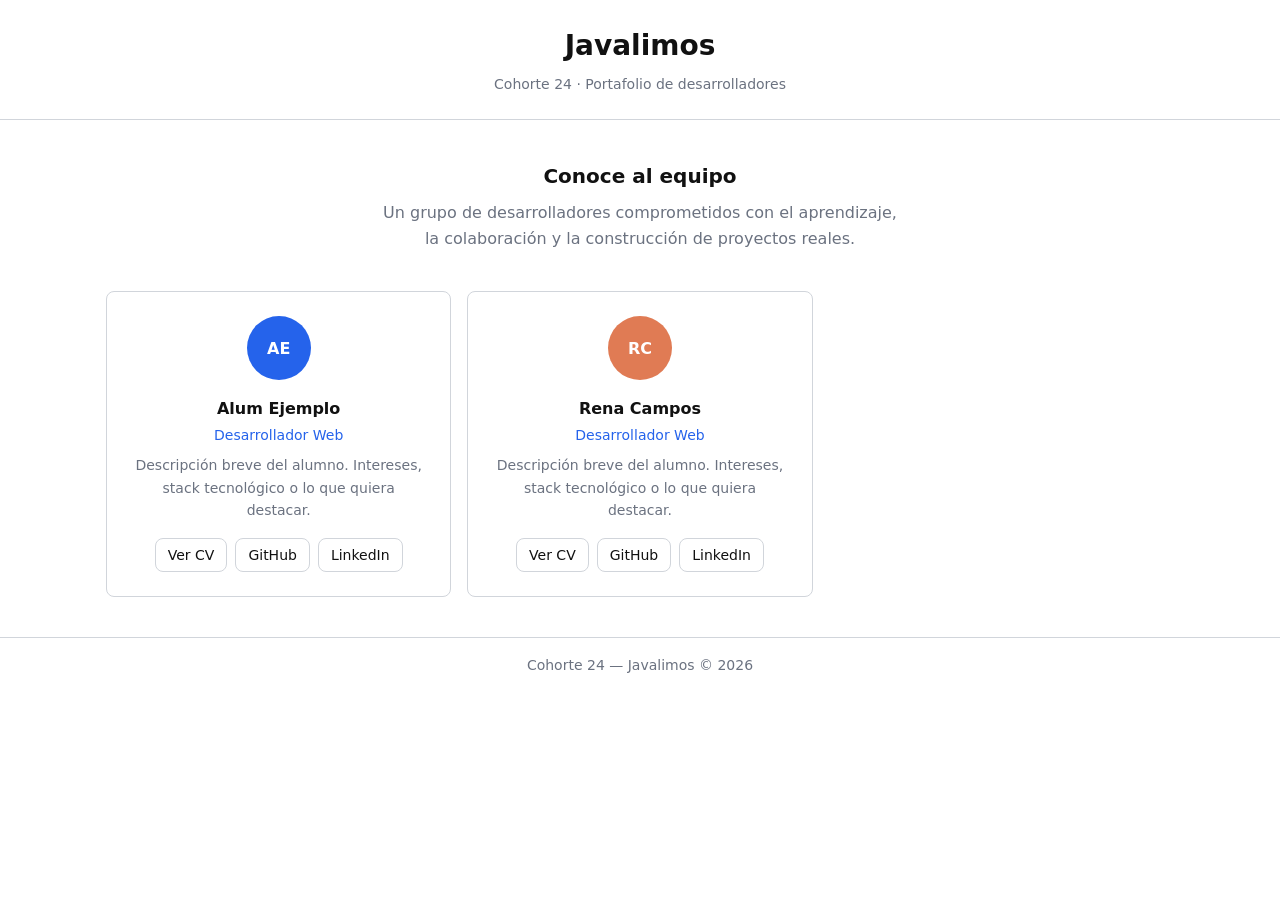
==== index.html @ 71bb5efe "feat:Plantilla inicial del proyecto" ====
<!DOCTYPE html>
<html lang="es">
<head>
  <meta charset="UTF-8">
  <meta name="viewport" content="width=device-width, initial-scale=1.0">
  <title>Portafolio Cohorte 24 — Javalimos</title>
  <link rel="stylesheet" href="style.css">
</head>
<body>

  <header class="site-header">
    <div class="container">
      <h1 class="site-header__title">Javalimos</h1>
      <p class="site-header__tagline">Cohorte 24 · Portafolio de desarrolladores</p>
    </div>
  </header>

  <main>

    <section class="hero">
      <div class="container">
        <h2 class="hero__title">Conoce al equipo</h2>
        <p class="hero__description">
          Un grupo de desarrolladores comprometidos con el aprendizaje,
          la colaboración y la construcción de proyectos reales.
        </p>
      </div>
    </section>

    <section class="gallery" aria-label="Galería de perfiles">
      <div class="container">
        <div class="gallery__grid" id="profiles-grid"></div>
      </div>
    </section>

  </main>

  <footer class="site-footer">
    <div class="container">
      <p class="site-footer__text">Cohorte 24 — Javalimos &copy; 2026</p>
    </div>
  </footer>

  <script src="script.js"></script>
</body>
</html>
---- style.css ----
/* ==========================================================================
   RESET
   ========================================================================== */

*,
*::before,
*::after {
  box-sizing: border-box;
  margin: 0;
  padding: 0;
}

img {
  display: block;
  max-width: 100%;
}

/* ==========================================================================
   VARIABLES
   ========================================================================== */

:root {
  --color-bg:         #ffffff;
  --color-border:     #d1d5db;
  --color-text:       #111111;
  --color-text-muted: #6b7280;
  --color-accent:     #2563eb;

  --font-base:      system-ui, -apple-system, sans-serif;
  --font-size-sm:   0.875rem;
  --font-size-base: 1rem;
  --font-size-lg:   1.25rem;
  --font-size-xl:   1.75rem;

  --space-xs: 0.5rem;
  --space-sm: 1rem;
  --space-md: 1.5rem;
  --space-lg: 2.5rem;

  --radius: 8px;
}

/* ==========================================================================
   BASE
   ========================================================================== */

body {
  font-family: var(--font-base);
  font-size: var(--font-size-base);
  color: var(--color-text);
  background-color: var(--color-bg);
  line-height: 1.6;
}

.container {
  width: 100%;
  max-width: 1100px;
  margin-inline: auto;
  padding-inline: var(--space-sm);
}

/* ==========================================================================
   HEADER
   ========================================================================== */

.site-header {
  border-bottom: 1px solid var(--color-border);
  padding-block: var(--space-md);
  text-align: center;
}

.site-header__title {
  font-size: var(--font-size-xl);
  font-weight: 700;
}

.site-header__tagline {
  margin-top: 4px;
  font-size: var(--font-size-sm);
  color: var(--color-text-muted);
}

/* ==========================================================================
   HERO
   ========================================================================== */

.hero {
  padding-block: var(--space-lg);
  text-align: center;
}

.hero__title {
  font-size: var(--font-size-lg);
  font-weight: 600;
  margin-bottom: var(--space-xs);
}

.hero__description {
  max-width: 520px;
  margin-inline: auto;
  color: var(--color-text-muted);
}

/* ==========================================================================
   GALLERY
   ========================================================================== */

.gallery {
  padding-bottom: var(--space-lg);
}

.gallery__grid {
  display: grid;
  grid-template-columns: 1fr;
  gap: var(--space-sm);
}

/* ==========================================================================
   CARD
   ========================================================================== */

.card {
  border: 1px solid var(--color-border);
  border-radius: var(--radius);
  display: flex;
  flex-direction: column;
  align-items: center;
  padding: var(--space-md);
  text-align: center;
}

.card:hover {
  border-color: var(--color-accent);
}

.card__avatar {
  width: 64px;
  height: 64px;
  border-radius: 50%;
  display: flex;
  align-items: center;
  justify-content: center;
  font-size: var(--font-size-base);
  font-weight: 700;
  color: #ffffff;
  margin-bottom: var(--space-sm);
  flex-shrink: 0;
}

.card__body {
  flex: 1;
  width: 100%;
}

.card__name {
  font-size: var(--font-size-base);
  font-weight: 700;
  margin-bottom: 2px;
}

.card__role {
  font-size: var(--font-size-sm);
  color: var(--color-accent);
  margin-bottom: var(--space-xs);
}

.card__bio {
  font-size: var(--font-size-sm);
  color: var(--color-text-muted);
}

.card__links {
  display: flex;
  gap: var(--space-xs);
  margin-top: var(--space-sm);
  justify-content: center;
  flex-wrap: wrap;
}

.card__link {
  display: inline-block;
  padding: 5px 12px;
  border-radius: var(--radius);
  font-size: var(--font-size-sm);
  text-decoration: none;
  border: 1px solid var(--color-border);
  color: var(--color-text);
}

.card__link:hover {
  border-color: var(--color-accent);
  color: var(--color-accent);
}

/* ==========================================================================
   FOOTER
   ========================================================================== */

.site-footer {
  border-top: 1px solid var(--color-border);
  padding-block: var(--space-sm);
  text-align: center;
}

.site-footer__text {
  font-size: var(--font-size-sm);
  color: var(--color-text-muted);
}

/* ==========================================================================
   MEDIA QUERIES (mobile-first)
   ========================================================================== */

@media (min-width: 600px) {
  .gallery__grid {
    grid-template-columns: repeat(2, 1fr);
  }
}

@media (min-width: 900px) {
  .gallery__grid {
    grid-template-columns: repeat(3, 1fr);
  }
}
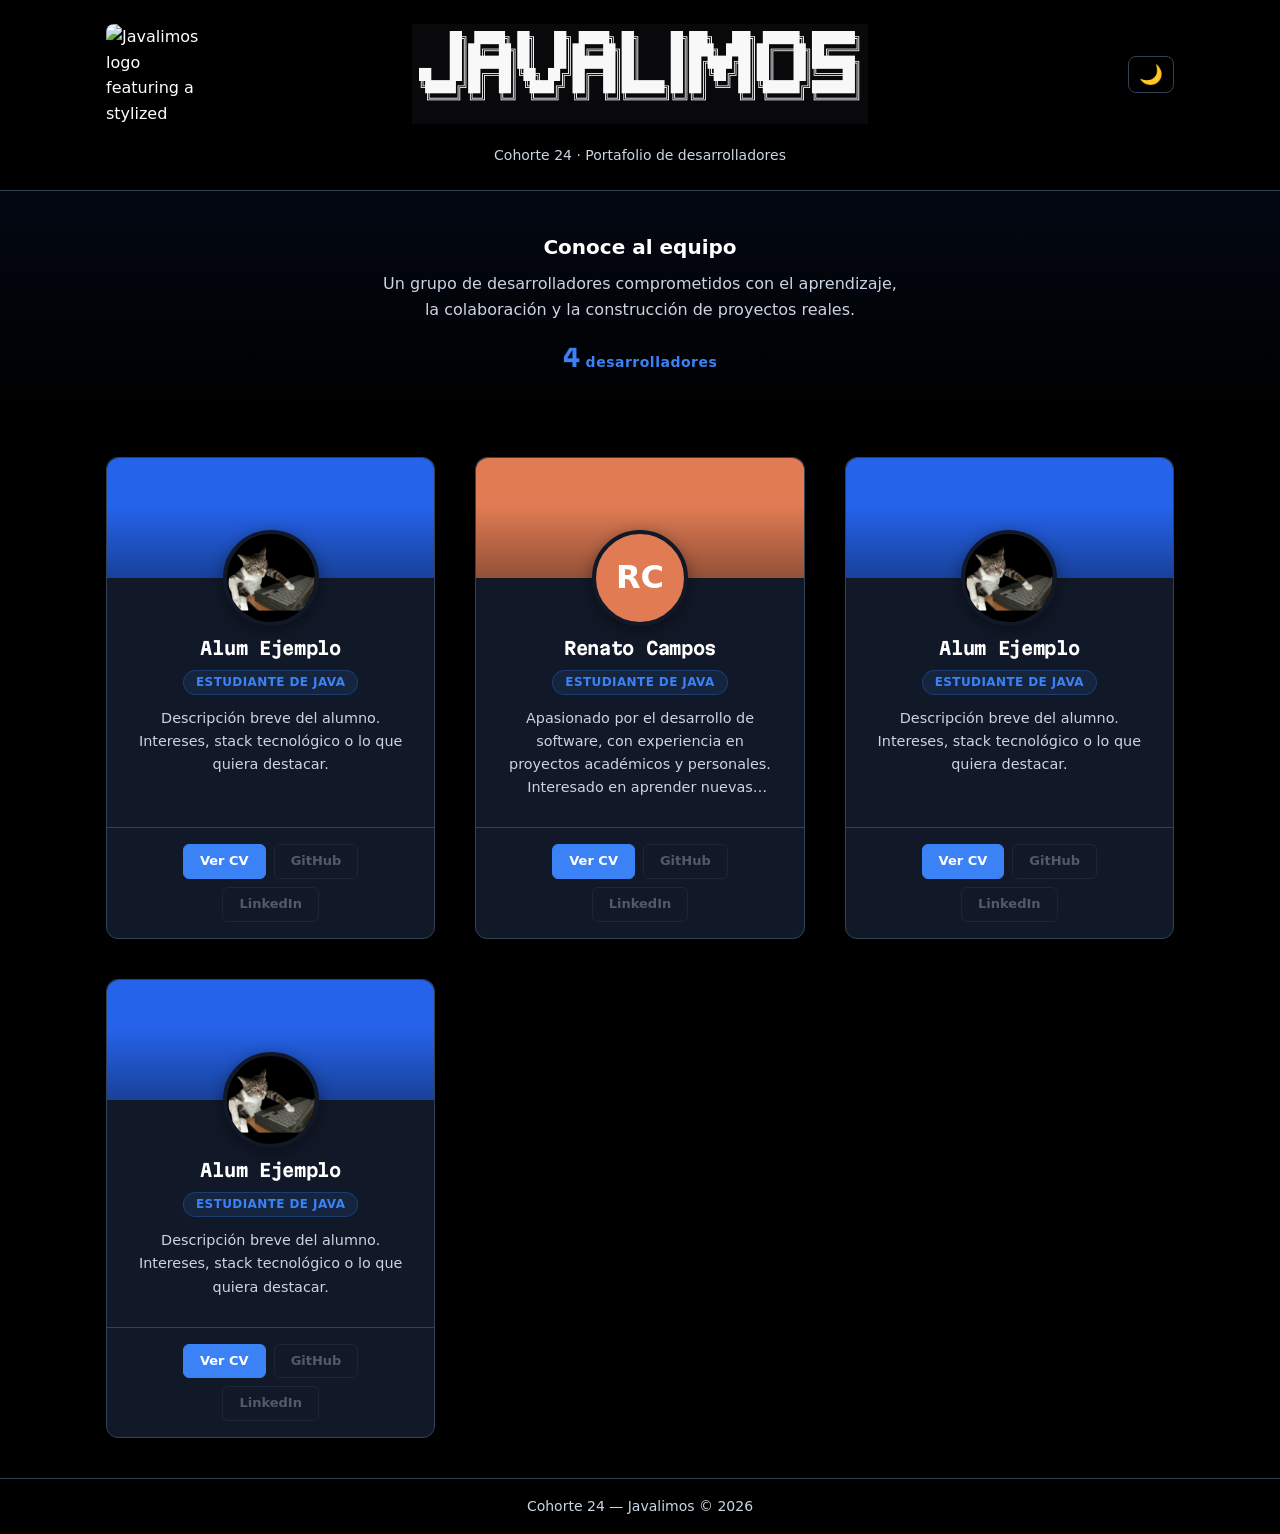
==== commit cc3648dc: "feat: Mejoras al Header y Mejoras a las cards" ====
--- a/index.html
+++ b/index.html
@@ -4,13 +4,24 @@
   <meta charset="UTF-8">
   <meta name="viewport" content="width=device-width, initial-scale=1.0">
   <title>Portafolio Cohorte 24 — Javalimos</title>
+  <link rel="preconnect" href="https://fonts.googleapis.com">
+  <link rel="preconnect" href="https://fonts.gstatic.com" crossorigin>
+  <link href="https://fonts.googleapis.com/css2?family=Martian+Mono:wght@100..800&display=swap" rel="stylesheet"> 
   <link rel="stylesheet" href="style.css">
 </head>
 <body>
 
   <header class="site-header">
     <div class="container">
-      <h1 class="site-header__title">Javalimos</h1>
+      <div class="site-header__top">
+        <img class="site-header__logo" src="images/Javalimosicon2.png" alt="Javalimos logo featuring a stylized lime with the text Javalimos, representing the developer cohort 2026 community">
+        <div class="site-header__brand">
+          <img class="site-header__title-img" src="images/headerTitle.png" alt="Javalimos">
+        </div>
+        <button class="theme-toggle" id="theme-toggle" aria-label="Alternar modo oscuro/claro">
+          <span class="theme-toggle__icon">🌙</span>
+        </button>
+      </div>
       <p class="site-header__tagline">Cohorte 24 · Portafolio de desarrolladores</p>
     </div>
   </header>
@@ -24,6 +35,7 @@
           Un grupo de desarrolladores comprometidos con el aprendizaje,
           la colaboración y la construcción de proyectos reales.
         </p>
+        <p class="hero__count"><span id="dev-count">0</span> desarrolladores</p>
       </div>
     </section>
 
--- a/style.css
+++ b/style.css
@@ -20,11 +20,11 @@
    ========================================================================== */
 
 :root {
-  --color-bg:         #ffffff;
-  --color-border:     #d1d5db;
-  --color-text:       #111111;
-  --color-text-muted: #6b7280;
-  --color-accent:     #2563eb;
+  --color-bg:         #000000;
+  --color-border:     #334155;
+  --color-text:       #ffffff;
+  --color-text-muted: #cbd5e1;
+  --color-accent:     #3b82f6;
 
   --font-base:      system-ui, -apple-system, sans-serif;
   --font-size-sm:   0.875rem;
@@ -38,6 +38,14 @@
   --space-lg: 2.5rem;
 
   --radius: 8px;
+}
+
+[data-theme="light"] {
+  --color-bg:         #ffffff;
+  --color-border:     #e2e8f0;
+  --color-text:       #000000;
+  --color-text-muted: #64748b;
+  --color-accent:     #2563eb;
 }
 
 /* ==========================================================================
@@ -50,6 +58,7 @@
   color: var(--color-text);
   background-color: var(--color-bg);
   line-height: 1.6;
+  transition: background-color 0.3s ease, color 0.3s ease;
 }
 
 .container {
@@ -66,12 +75,48 @@
 .site-header {
   border-bottom: 1px solid var(--color-border);
   padding-block: var(--space-md);
-  text-align: center;
-}
-
-.site-header__title {
-  font-size: var(--font-size-xl);
-  font-weight: 700;
+}
+
+.site-header .container {
+  display: flex;
+  flex-direction: column;
+  align-items: center;
+  gap: var(--space-sm);
+}
+
+.site-header__top {
+  display: grid;
+  grid-template-columns: 1fr auto 1fr;
+  align-items: center;
+  width: 100%;
+}
+
+.site-header__brand {
+  grid-column: 2;
+  display: flex;
+  align-items: center;
+  gap: var(--space-sm);
+}
+
+.site-header__logo {
+  grid-column: 1;
+  justify-self: start;
+  width: 100px;
+  height: 100px;
+  border-radius: var(--radius);
+  box-shadow: 0 2px 8px rgba(0, 0, 0, 0.1);
+  transition: transform 0.3s ease, box-shadow 0.3s ease;
+}
+
+.site-header__logo:hover {
+  transform: scale(1.05);
+  box-shadow: 0 4px 16px rgba(37, 99, 235, 0.2);
+}
+
+.site-header__title-img {
+  height: 100px;
+  width: auto;
+  display: block;
 }
 
 .site-header__tagline {
@@ -80,6 +125,36 @@
   color: var(--color-text-muted);
 }
 
+.theme-toggle {
+  grid-column: 3;
+  justify-self: end;
+  background: transparent;
+  border: 1px solid var(--color-border);
+  border-radius: var(--radius);
+  padding: 6px 10px;
+  cursor: pointer;
+  font-size: 1.2rem;
+  display: flex;
+  align-items: center;
+  justify-content: center;
+  transition: all 0.3s ease;
+  color: var(--color-text);
+}
+
+.theme-toggle:hover {
+  border-color: var(--color-accent);
+  transform: scale(1.1);
+}
+
+.theme-toggle__icon {
+  display: inline-block;
+  transition: transform 0.6s ease;
+}
+
+.theme-toggle.light-mode .theme-toggle__icon {
+  transform: rotate(180deg);
+}
+
 /* ==========================================================================
    HERO
    ========================================================================== */
@@ -87,6 +162,7 @@
 .hero {
   padding-block: var(--space-lg);
   text-align: center;
+  background: linear-gradient(180deg, rgba(37, 99, 235, 0.08) 0%, transparent 100%);
 }
 
 .hero__title {
@@ -101,18 +177,33 @@
   color: var(--color-text-muted);
 }
 
+.hero__count {
+  margin-top: var(--space-sm);
+  font-size: var(--font-size-sm);
+  color: var(--color-accent);
+  font-weight: 600;
+  letter-spacing: 0.5px;
+}
+
+.hero__count span {
+  font-family: 'Martian Mono', monospace;
+  font-size: 1.5rem;
+  font-weight: 700;
+}
+
 /* ==========================================================================
    GALLERY
    ========================================================================== */
 
 .gallery {
   padding-bottom: var(--space-lg);
+  padding-top: var(--space-lg);
 }
 
 .gallery__grid {
   display: grid;
   grid-template-columns: 1fr;
-  gap: var(--space-sm);
+  gap: var(--space-md);
 }
 
 /* ==========================================================================
@@ -121,75 +212,199 @@
 
 .card {
   border: 1px solid var(--color-border);
-  border-radius: var(--radius);
+  border-radius: 12px;
   display: flex;
   flex-direction: column;
   align-items: center;
-  padding: var(--space-md);
+  padding: 0;
   text-align: center;
+  overflow: visible;
+  background: #111827;
+  transition: all 0.3s ease;
+  box-shadow: 0 4px 16px rgba(0, 0, 0, 0.3);
+  position: relative;
+}
+
+[data-theme="light"] .card {
+  background: #f9fafb;
+  border-color: #e5e7eb;
+  box-shadow: 0 4px 16px rgba(0, 0, 0, 0.08);
 }
 
 .card:hover {
+  transform: translateY(-6px);
+  box-shadow: 0 12px 32px rgba(37, 99, 235, 0.3);
   border-color: var(--color-accent);
 }
 
+[data-theme="light"] .card:hover {
+  box-shadow: 0 12px 32px rgba(37, 99, 235, 0.2);
+}
+
+.card__avatar-wrapper {
+  position: relative;
+  width: 100%;
+  height: 120px;
+}
+
+.card__banner {
+  position: absolute;
+  inset: 0;
+  z-index: 0;
+  border-radius: 12px 12px 0 0;
+}
+
+.card__banner::after {
+  content: '';
+  position: absolute;
+  inset: 0;
+  border-radius: 12px 12px 0 0;
+  background: linear-gradient(to bottom, transparent 40%, rgba(0, 0, 0, 0.35) 100%);
+}
+
+.card__avatar,
+.card__image {
+  width: 96px;
+  height: 96px;
+  border-radius: 50%;
+  position: absolute;
+  bottom: 0;
+  left: 50%;
+  transform: translate(-50%, 50%);
+  z-index: 2;
+  border: 4px solid #111827;
+  box-shadow: 0 4px 16px rgba(0, 0, 0, 0.4);
+}
+
 .card__avatar {
-  width: 64px;
-  height: 64px;
-  border-radius: 50%;
   display: flex;
   align-items: center;
   justify-content: center;
-  font-size: var(--font-size-base);
+  font-size: 2rem;
   font-weight: 700;
   color: #ffffff;
-  margin-bottom: var(--space-sm);
-  flex-shrink: 0;
+}
+
+.card__image {
+  object-fit: cover;
+  background-color: #000;
+}
+
+[data-theme="light"] .card__avatar,
+[data-theme="light"] .card__image {
+  border-color: #f9fafb;
 }
 
 .card__body {
   flex: 1;
   width: 100%;
+  padding: 56px var(--space-md) var(--space-md);
+  display: flex;
+  flex-direction: column;
+  align-items: center;
+  gap: 8px;
 }
 
 .card__name {
-  font-size: var(--font-size-base);
+  font-family: 'Martian Mono', monospace;
+  font-size: 1.1rem;
   font-weight: 700;
-  margin-bottom: 2px;
+  margin: 0;
+  letter-spacing: -0.3px;
 }
 
 .card__role {
-  font-size: var(--font-size-sm);
+  display: inline-block;
+  font-size: 0.75rem;
+  font-weight: 600;
   color: var(--color-accent);
-  margin-bottom: var(--space-xs);
+  background-color: rgba(59, 130, 246, 0.12);
+  border: 1px solid rgba(59, 130, 246, 0.25);
+  border-radius: 999px;
+  padding: 2px 12px;
+  letter-spacing: 0.4px;
+  text-transform: uppercase;
 }
 
 .card__bio {
-  font-size: var(--font-size-sm);
+  font-size: 0.9rem;
   color: var(--color-text-muted);
+  line-height: 1.6;
+  flex-grow: 1;
+  padding: 4px 0;
+  overflow: hidden;
+  display: -webkit-box;
+  -webkit-line-clamp: 4;
+  line-clamp: 4;
+  -webkit-box-orient: vertical;
 }
 
 .card__links {
   display: flex;
-  gap: var(--space-xs);
-  margin-top: var(--space-sm);
+  gap: 8px;
+  padding: var(--space-sm) var(--space-md);
   justify-content: center;
   flex-wrap: wrap;
+  width: 100%;
+  border-top: 1px solid var(--color-border);
+  margin-top: auto;
 }
 
 .card__link {
-  display: inline-block;
-  padding: 5px 12px;
-  border-radius: var(--radius);
-  font-size: var(--font-size-sm);
+  display: inline-flex;
+  align-items: center;
+  padding: 6px 16px;
+  border-radius: 6px;
+  font-size: 0.8125rem;
   text-decoration: none;
+  font-weight: 600;
+  cursor: pointer;
+  transition: all 0.2s ease;
+  background-color: transparent;
   border: 1px solid var(--color-border);
-  color: var(--color-text);
+  color: var(--color-text-muted);
 }
 
 .card__link:hover {
   border-color: var(--color-accent);
-  color: var(--color-accent);
+  color: var(--color-text);
+  transform: translateY(-1px);
+}
+
+.card__link--primary {
+  background-color: var(--color-accent);
+  border-color: var(--color-accent);
+  color: white;
+}
+
+.card__link--primary:hover {
+  background-color: #1d4ed8;
+  border-color: #1d4ed8;
+  box-shadow: 0 4px 12px rgba(37, 99, 235, 0.4);
+  transform: translateY(-1px);
+}
+
+[data-theme="light"] .card__link {
+  background-color: rgba(79, 84, 92, 0.1);
+}
+
+[data-theme="light"] .card__link:hover {
+  background-color: rgba(79, 84, 92, 0.2);
+}
+
+[data-theme="light"] .card__link--primary {
+  background-color: #2563eb;
+  color: white;
+}
+
+[data-theme="light"] .card__link--primary:hover {
+  background-color: #1d4ed8;
+}
+
+.card__link--disabled {
+  opacity: 0.35;
+  cursor: not-allowed;
+  pointer-events: none;
 }
 
 /* ==========================================================================
@@ -220,5 +435,6 @@
 @media (min-width: 900px) {
   .gallery__grid {
     grid-template-columns: repeat(3, 1fr);
+    gap: var(--space-lg);
   }
 }
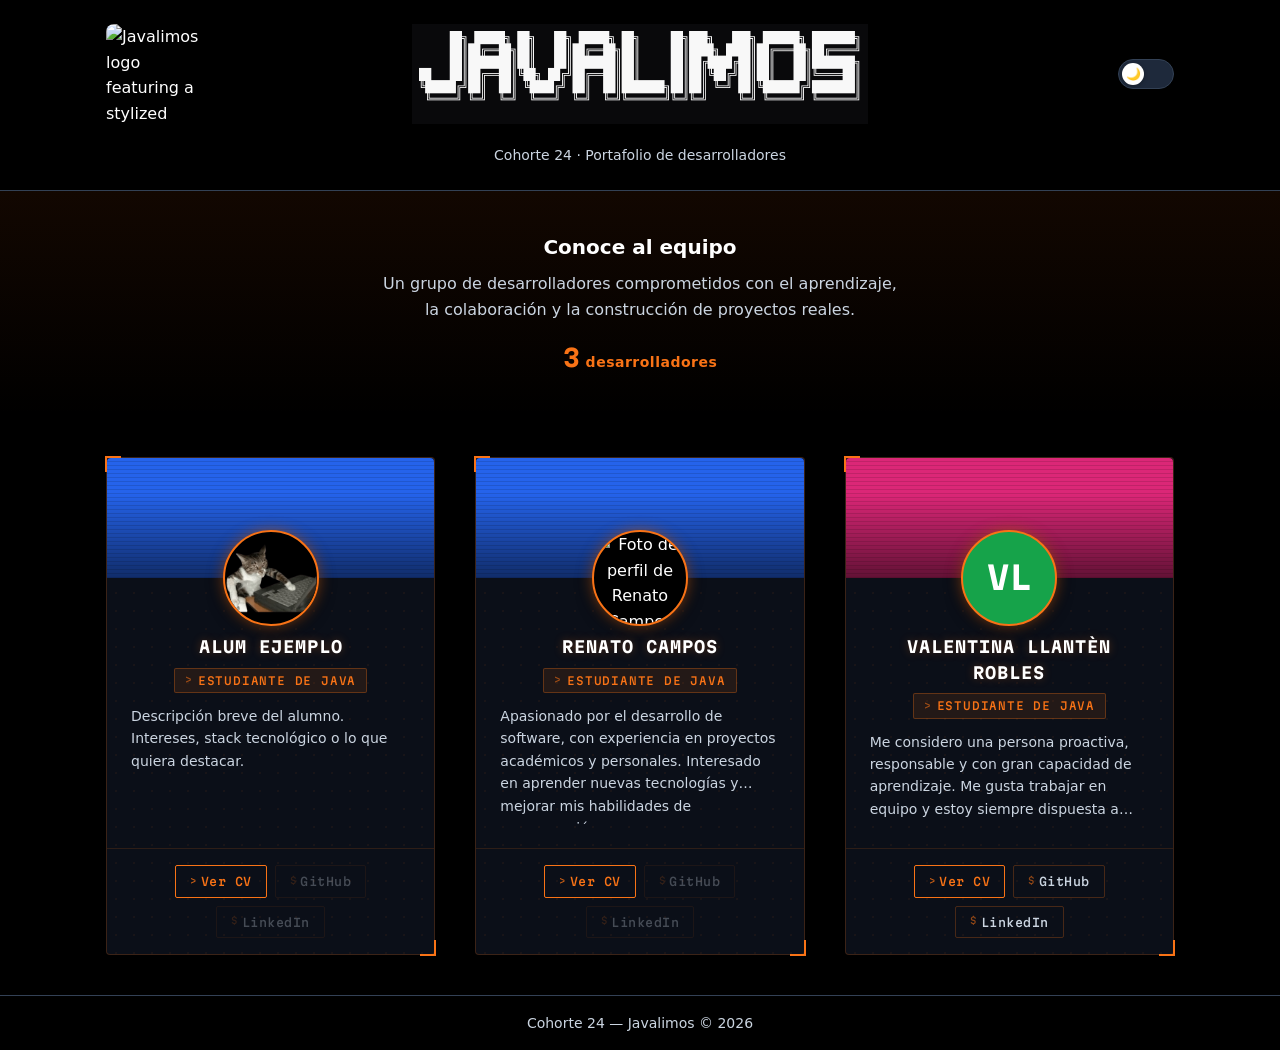
==== commit 8802def6: "Merge branch 'main' into main" ====
--- a/index.html
+++ b/index.html
@@ -18,8 +18,10 @@
         <div class="site-header__brand">
           <img class="site-header__title-img" src="images/headerTitle.png" alt="Javalimos">
         </div>
-        <button class="theme-toggle" id="theme-toggle" aria-label="Alternar modo oscuro/claro">
-          <span class="theme-toggle__icon">🌙</span>
+        <button class="theme-toggle" id="theme-toggle" role="switch" aria-checked="false" aria-label="Alternar modo oscuro/claro">
+          <span class="theme-toggle__thumb">
+            <span class="theme-toggle__icon">🌙</span>
+          </span>
         </button>
       </div>
       <p class="site-header__tagline">Cohorte 24 · Portafolio de desarrolladores</p>
--- a/style.css
+++ b/style.css
@@ -24,7 +24,7 @@
   --color-border:     #334155;
   --color-text:       #ffffff;
   --color-text-muted: #cbd5e1;
-  --color-accent:     #3b82f6;
+  --color-accent:     #f97316;
 
   --font-base:      system-ui, -apple-system, sans-serif;
   --font-size-sm:   0.875rem;
@@ -45,7 +45,7 @@
   --color-border:     #e2e8f0;
   --color-text:       #000000;
   --color-text-muted: #64748b;
-  --color-accent:     #2563eb;
+  --color-accent:     #ea580c;
 }
 
 /* ==========================================================================
@@ -110,13 +110,18 @@
 
 .site-header__logo:hover {
   transform: scale(1.05);
-  box-shadow: 0 4px 16px rgba(37, 99, 235, 0.2);
+  box-shadow: 0 4px 16px rgba(234, 88, 12, 0.2);
 }
 
 .site-header__title-img {
   height: 100px;
   width: auto;
   display: block;
+  transition: filter 0.3s ease;
+}
+
+[data-theme="light"] .site-header__title-img {
+  filter: invert(1);
 }
 
 .site-header__tagline {
@@ -128,31 +133,46 @@
 .theme-toggle {
   grid-column: 3;
   justify-self: end;
-  background: transparent;
+  position: relative;
+  width: 56px;
+  height: 30px;
+  border-radius: 999px;
+  background: #1e293b;
   border: 1px solid var(--color-border);
-  border-radius: var(--radius);
-  padding: 6px 10px;
   cursor: pointer;
-  font-size: 1.2rem;
+  transition: background 0.3s ease, border-color 0.3s ease;
+  padding: 0;
+  flex-shrink: 0;
+}
+
+.theme-toggle:hover {
+  border-color: var(--color-accent);
+}
+
+.theme-toggle__thumb {
+  position: absolute;
+  top: 3px;
+  left: 3px;
+  width: 22px;
+  height: 22px;
+  border-radius: 50%;
+  background: #ffffff;
   display: flex;
   align-items: center;
   justify-content: center;
-  transition: all 0.3s ease;
-  color: var(--color-text);
-}
-
-.theme-toggle:hover {
-  border-color: var(--color-accent);
-  transform: scale(1.1);
-}
-
-.theme-toggle__icon {
-  display: inline-block;
-  transition: transform 0.6s ease;
-}
-
-.theme-toggle.light-mode .theme-toggle__icon {
-  transform: rotate(180deg);
+  font-size: 0.75rem;
+  line-height: 1;
+  transition: transform 0.3s ease;
+  box-shadow: 0 1px 4px rgba(0, 0, 0, 0.3);
+}
+
+.theme-toggle.light-mode {
+  background: var(--color-accent);
+  border-color: var(--color-accent);
+}
+
+.theme-toggle.light-mode .theme-toggle__thumb {
+  transform: translateX(26px);
 }
 
 /* ==========================================================================
@@ -162,7 +182,7 @@
 .hero {
   padding-block: var(--space-lg);
   text-align: center;
-  background: linear-gradient(180deg, rgba(37, 99, 235, 0.08) 0%, transparent 100%);
+  background: linear-gradient(180deg, rgba(234, 88, 12, 0.08) 0%, transparent 100%);
 }
 
 .hero__title {
@@ -211,34 +231,74 @@
    ========================================================================== */
 
 .card {
-  border: 1px solid var(--color-border);
-  border-radius: 12px;
+  border: 1px solid rgba(249, 115, 22, 0.2);
+  border-radius: 4px;
   display: flex;
   flex-direction: column;
   align-items: center;
   padding: 0;
   text-align: center;
   overflow: visible;
-  background: #111827;
-  transition: all 0.3s ease;
-  box-shadow: 0 4px 16px rgba(0, 0, 0, 0.3);
+  background-color: #0b0f18;
+  background-image: radial-gradient(rgba(249, 115, 22, 0.06) 1px, transparent 1px);
+  background-size: 18px 18px;
+  transition: all 0.15s ease;
+  box-shadow: 0 4px 24px rgba(0, 0, 0, 0.5);
   position: relative;
 }
 
+/* Esquina superior-izquierda */
+.card::before {
+  content: '';
+  position: absolute;
+  top: -2px;
+  left: -2px;
+  width: 16px;
+  height: 16px;
+  border-top: 2px solid var(--color-accent);
+  border-left: 2px solid var(--color-accent);
+  z-index: 3;
+  pointer-events: none;
+  transition: width 0.15s ease, height 0.15s ease;
+}
+
+/* Esquina inferior-derecha */
+.card::after {
+  content: '';
+  position: absolute;
+  bottom: -2px;
+  right: -2px;
+  width: 16px;
+  height: 16px;
+  border-bottom: 2px solid var(--color-accent);
+  border-right: 2px solid var(--color-accent);
+  z-index: 3;
+  pointer-events: none;
+  transition: width 0.15s ease, height 0.15s ease;
+}
+
 [data-theme="light"] .card {
-  background: #f9fafb;
-  border-color: #e5e7eb;
-  box-shadow: 0 4px 16px rgba(0, 0, 0, 0.08);
+  background-color: #fff8f4;
+  background-image: radial-gradient(rgba(234, 88, 12, 0.07) 1px, transparent 1px);
+  background-size: 18px 18px;
+  border-color: rgba(234, 88, 12, 0.25);
+  box-shadow: 0 4px 16px rgba(0, 0, 0, 0.07);
 }
 
 .card:hover {
   transform: translateY(-6px);
-  box-shadow: 0 12px 32px rgba(37, 99, 235, 0.3);
-  border-color: var(--color-accent);
+  box-shadow: 0 0 24px rgba(249, 115, 22, 0.22), 0 14px 40px rgba(0, 0, 0, 0.55);
+  border-color: rgba(249, 115, 22, 0.6);
+}
+
+.card:hover::before,
+.card:hover::after {
+  width: 22px;
+  height: 22px;
 }
 
 [data-theme="light"] .card:hover {
-  box-shadow: 0 12px 32px rgba(37, 99, 235, 0.2);
+  box-shadow: 0 0 20px rgba(234, 88, 12, 0.18), 0 12px 32px rgba(0, 0, 0, 0.12);
 }
 
 .card__avatar-wrapper {
@@ -251,15 +311,23 @@
   position: absolute;
   inset: 0;
   z-index: 0;
-  border-radius: 12px 12px 0 0;
+  border-radius: 4px 4px 0 0;
 }
 
 .card__banner::after {
   content: '';
   position: absolute;
   inset: 0;
-  border-radius: 12px 12px 0 0;
-  background: linear-gradient(to bottom, transparent 40%, rgba(0, 0, 0, 0.35) 100%);
+  border-radius: 4px 4px 0 0;
+  background:
+    repeating-linear-gradient(
+      0deg,
+      rgba(0, 0, 0, 0.12) 0px,
+      rgba(0, 0, 0, 0.12) 1px,
+      transparent 1px,
+      transparent 4px
+    ),
+    linear-gradient(to bottom, transparent 30%, rgba(0, 0, 0, 0.55) 100%);
 }
 
 .card__avatar,
@@ -272,8 +340,8 @@
   left: 50%;
   transform: translate(-50%, 50%);
   z-index: 2;
-  border: 4px solid #111827;
-  box-shadow: 0 4px 16px rgba(0, 0, 0, 0.4);
+  border: 2px solid var(--color-accent);
+  box-shadow: 0 0 14px rgba(249, 115, 22, 0.45), 0 4px 16px rgba(0, 0, 0, 0.5);
 }
 
 .card__avatar {
@@ -282,6 +350,7 @@
   justify-content: center;
   font-size: 2rem;
   font-weight: 700;
+  font-family: 'Martian Mono', monospace;
   color: #ffffff;
 }
 
@@ -292,7 +361,8 @@
 
 [data-theme="light"] .card__avatar,
 [data-theme="light"] .card__image {
-  border-color: #f9fafb;
+  border-color: var(--color-accent);
+  box-shadow: 0 0 10px rgba(234, 88, 12, 0.3), 0 4px 12px rgba(0, 0, 0, 0.12);
 }
 
 .card__body {
@@ -307,27 +377,42 @@
 
 .card__name {
   font-family: 'Martian Mono', monospace;
-  font-size: 1.1rem;
+  font-size: 1rem;
   font-weight: 700;
   margin: 0;
-  letter-spacing: -0.3px;
+  letter-spacing: 1px;
+  text-transform: uppercase;
+  text-shadow: 0 0 10px rgba(249, 115, 22, 0.3);
+}
+
+[data-theme="light"] .card__name {
+  text-shadow: none;
 }
 
 .card__role {
-  display: inline-block;
-  font-size: 0.75rem;
-  font-weight: 600;
+  display: inline-flex;
+  align-items: center;
+  gap: 5px;
+  font-family: 'Martian Mono', monospace;
+  font-size: 0.68rem;
+  font-weight: 500;
   color: var(--color-accent);
-  background-color: rgba(59, 130, 246, 0.12);
-  border: 1px solid rgba(59, 130, 246, 0.25);
-  border-radius: 999px;
-  padding: 2px 12px;
-  letter-spacing: 0.4px;
+  background-color: rgba(249, 115, 22, 0.1);
+  border: 1px solid rgba(249, 115, 22, 0.3);
+  border-radius: 2px;
+  padding: 3px 10px;
+  letter-spacing: 0.8px;
   text-transform: uppercase;
 }
 
+.card__role::before {
+  content: '>';
+  opacity: 0.6;
+  font-size: 0.9em;
+}
+
 .card__bio {
-  font-size: 0.9rem;
+  font-size: 0.875rem;
   color: var(--color-text-muted);
   line-height: 1.6;
   flex-grow: 1;
@@ -337,6 +422,7 @@
   -webkit-line-clamp: 4;
   line-clamp: 4;
   -webkit-box-orient: vertical;
+  text-align: left;
 }
 
 .card__links {
@@ -346,63 +432,81 @@
   justify-content: center;
   flex-wrap: wrap;
   width: 100%;
-  border-top: 1px solid var(--color-border);
+  border-top: 1px solid rgba(249, 115, 22, 0.15);
   margin-top: auto;
 }
 
 .card__link {
   display: inline-flex;
   align-items: center;
-  padding: 6px 16px;
-  border-radius: 6px;
-  font-size: 0.8125rem;
+  gap: 4px;
+  padding: 6px 14px;
+  border-radius: 2px;
+  font-family: 'Martian Mono', monospace;
+  font-size: 0.72rem;
   text-decoration: none;
-  font-weight: 600;
+  font-weight: 500;
+  letter-spacing: 0.5px;
   cursor: pointer;
-  transition: all 0.2s ease;
+  transition: all 0.12s ease;
   background-color: transparent;
-  border: 1px solid var(--color-border);
+  border: 1px solid rgba(249, 115, 22, 0.25);
   color: var(--color-text-muted);
 }
 
+.card__link::before {
+  content: '$';
+  color: var(--color-accent);
+  opacity: 0.55;
+  font-size: 0.8em;
+}
+
 .card__link:hover {
   border-color: var(--color-accent);
   color: var(--color-text);
+  background-color: rgba(249, 115, 22, 0.08);
+  box-shadow: 0 0 8px rgba(249, 115, 22, 0.18);
   transform: translateY(-1px);
 }
 
 .card__link--primary {
-  background-color: var(--color-accent);
-  border-color: var(--color-accent);
-  color: white;
+  background-color: transparent;
+  border-color: var(--color-accent);
+  color: var(--color-accent);
+}
+
+.card__link--primary::before {
+  content: '>';
+  opacity: 0.8;
 }
 
 .card__link--primary:hover {
-  background-color: #1d4ed8;
-  border-color: #1d4ed8;
-  box-shadow: 0 4px 12px rgba(37, 99, 235, 0.4);
-  transform: translateY(-1px);
+  background-color: rgba(249, 115, 22, 0.14);
+  border-color: var(--color-accent);
+  color: var(--color-accent);
+  box-shadow: 0 0 14px rgba(249, 115, 22, 0.35);
 }
 
 [data-theme="light"] .card__link {
-  background-color: rgba(79, 84, 92, 0.1);
+  border-color: rgba(234, 88, 12, 0.2);
 }
 
 [data-theme="light"] .card__link:hover {
-  background-color: rgba(79, 84, 92, 0.2);
+  background-color: rgba(234, 88, 12, 0.07);
 }
 
 [data-theme="light"] .card__link--primary {
-  background-color: #2563eb;
-  color: white;
+  border-color: var(--color-accent);
+  color: var(--color-accent);
 }
 
 [data-theme="light"] .card__link--primary:hover {
-  background-color: #1d4ed8;
+  background-color: rgba(234, 88, 12, 0.1);
+  box-shadow: 0 0 10px rgba(234, 88, 12, 0.25);
 }
 
 .card__link--disabled {
-  opacity: 0.35;
+  opacity: 0.3;
   cursor: not-allowed;
   pointer-events: none;
 }
